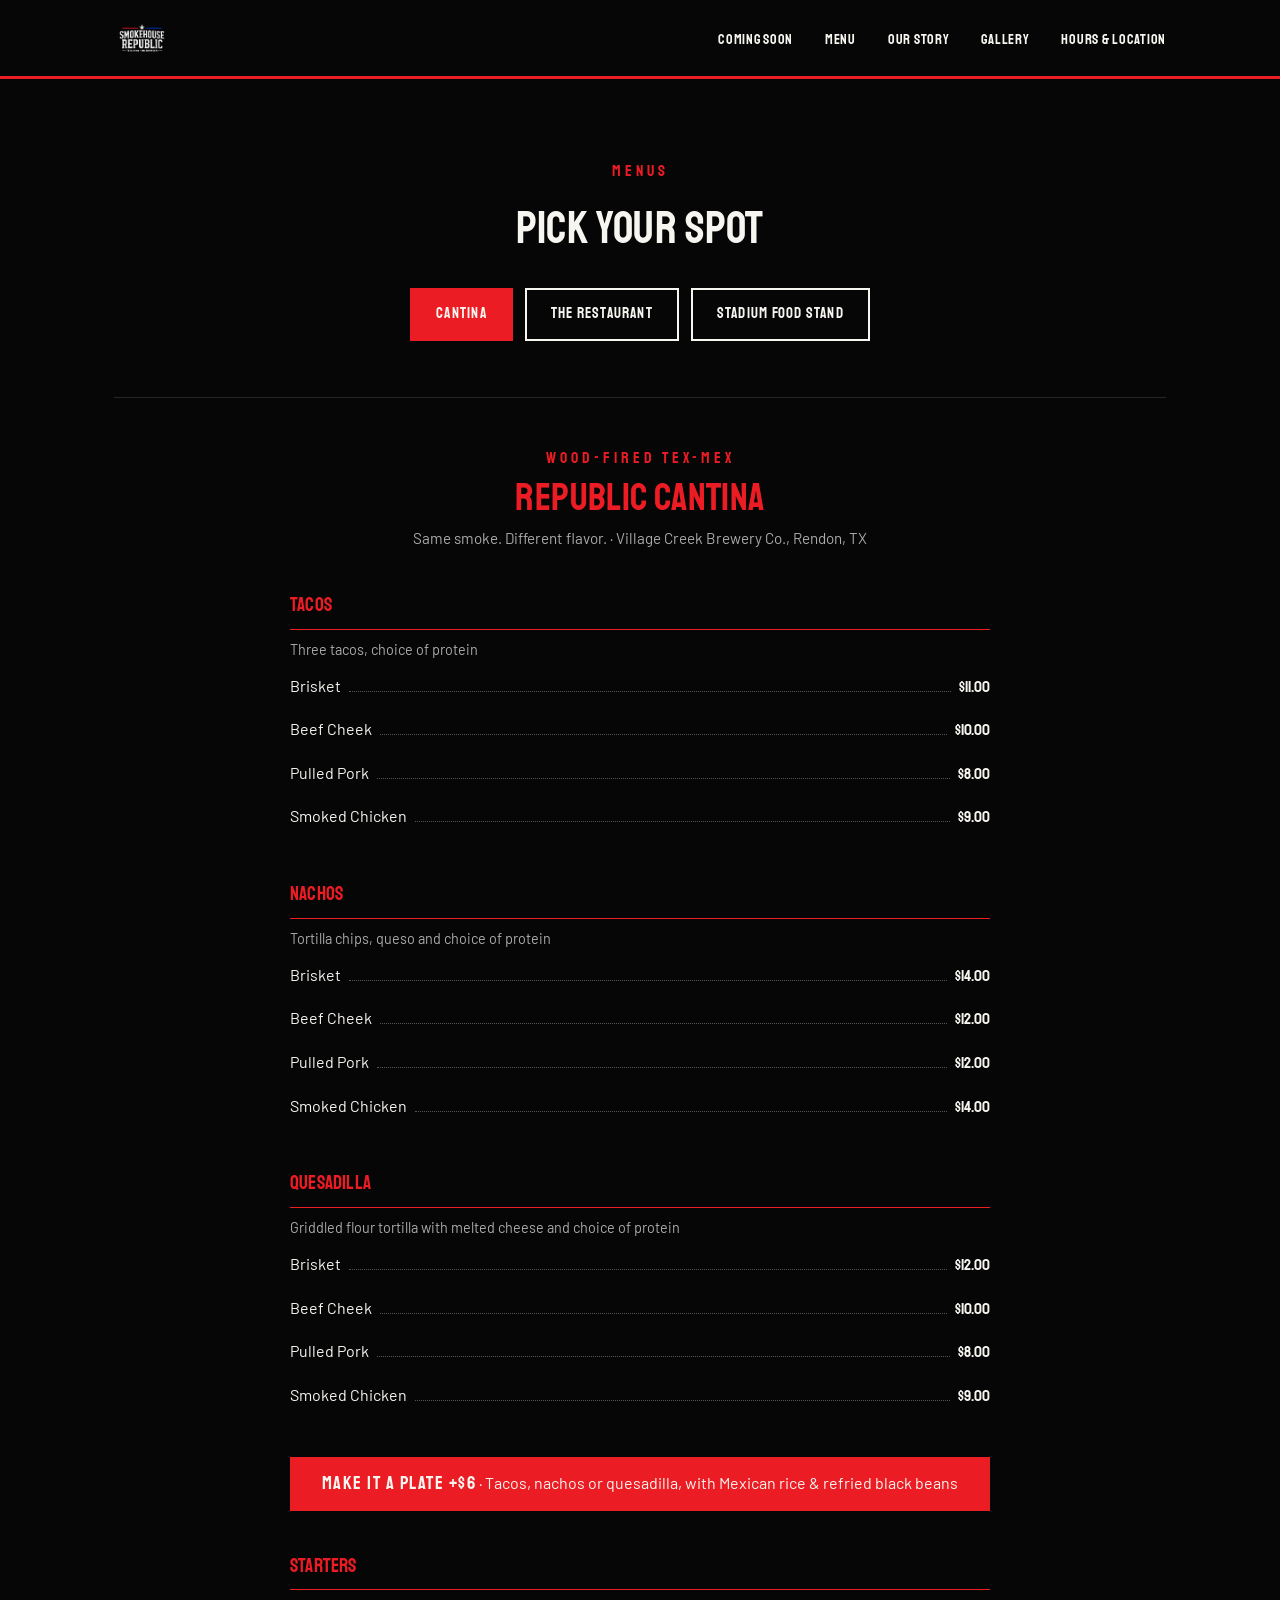
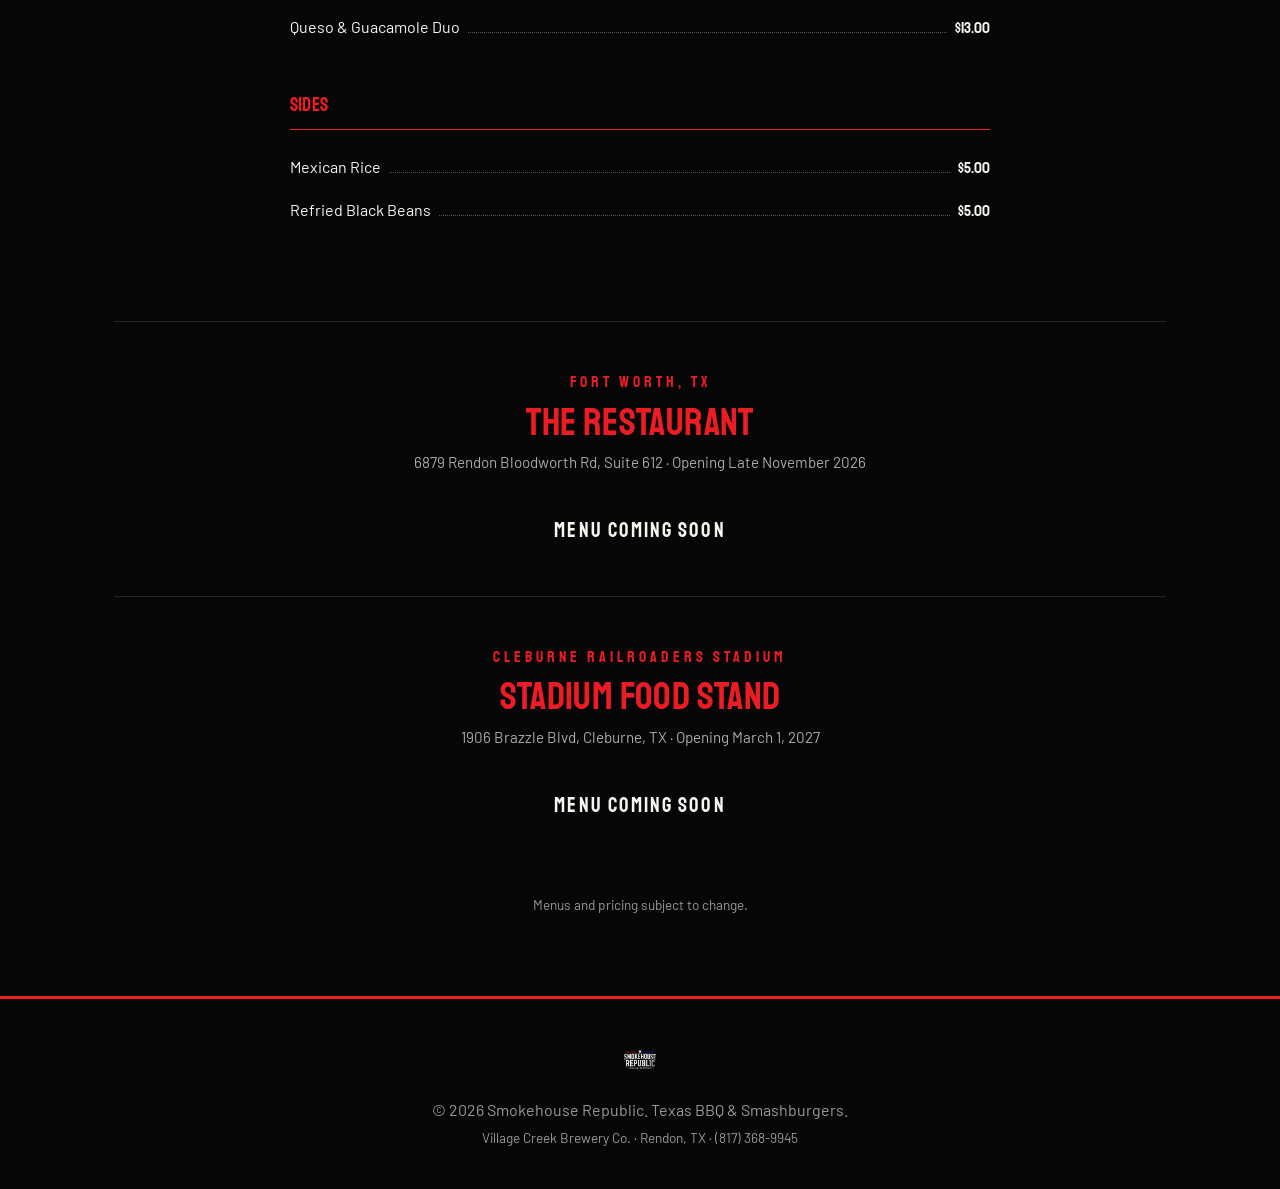
==== menus.html @ f3057fb9 "Deploy: Menus page by location Co-Authored-By: Claude Opus 5.5 <noreply@anthropic.com>" ====
<!DOCTYPE html>
<html lang="en">
<head>
<meta charset="UTF-8">
<meta name="viewport" content="width=device-width, initial-scale=1.0">
<title>Menus | Smokehouse Republic</title>
<meta name="description" content="Smokehouse Republic menus by location: Republic Cantina at Village Creek Brewery Co., The Restaurant in Fort Worth, and the Stadium Food Stand at Cleburne Railroaders Stadium.">
<link rel="icon" href="assets/logo.png">
<link rel="preconnect" href="https://fonts.googleapis.com">
<link rel="preconnect" href="https://fonts.gstatic.com" crossorigin>
<link href="https://fonts.googleapis.com/css2?family=Staatliches&family=Barlow:wght@400;500;600;700&display=swap" rel="stylesheet">
<link rel="stylesheet" href="css/styles.css">
</head>
<body>

<header class="site-header">
  <div class="container header-inner">
    <a href="index.html" class="logo-wrap">
      <img src="assets/logo.png" alt="Smokehouse Republic" class="logo">
    </a>
    <nav class="main-nav">
      <button class="nav-toggle" id="navToggle" aria-label="Toggle menu" aria-expanded="false">
        <span></span><span></span><span></span>
      </button>
      <ul class="nav-links" id="navLinks">
        <li><a href="index.html#coming-soon">Coming Soon</a></li>
        <li><a href="menus.html" aria-current="page">Menu</a></li>
        <li><a href="index.html#story">Our Story</a></li>
        <li><a href="index.html#gallery">Gallery</a></li>
        <li><a href="index.html#visit">Hours &amp; Location</a></li>
      </ul>
    </nav>
  </div>
</header>

<main class="menu menus-page">
  <div class="container">
    <p class="section-eyebrow center">Menus</p>
    <h2 class="center">Pick Your Spot</h2>

    <nav class="menu-jump" aria-label="Menus by location">
      <a href="#cantina" class="btn btn-primary">Cantina</a>
      <a href="#restaurant" class="btn btn-outline">The Restaurant</a>
      <a href="#stadium" class="btn btn-outline">Stadium Food Stand</a>
    </nav>

    <!-- One <section class="location-menu"> per location. To add a menu, replace that location's "menu-soon" line with menu-category blocks like the Cantina's. -->

    <section id="cantina" class="location-menu">
      <p class="section-eyebrow center">Wood-Fired Tex-Mex</p>
      <h3 class="location-title center">Republic Cantina</h3>
      <p class="location-meta center">Same smoke. Different flavor. &middot; Village Creek Brewery Co., Rendon, TX</p>

      <div class="menu-category">
        <h3>Tacos</h3>
        <p class="menu-desc">Three tacos, choice of protein</p>
        <ul class="menu-list">
          <li><span class="item-name">Brisket</span><span class="item-dots"></span><span class="item-price">$11.00</span></li>
          <li><span class="item-name">Beef Cheek</span><span class="item-dots"></span><span class="item-price">$10.00</span></li>
          <li><span class="item-name">Pulled Pork</span><span class="item-dots"></span><span class="item-price">$8.00</span></li>
          <li><span class="item-name">Smoked Chicken</span><span class="item-dots"></span><span class="item-price">$9.00</span></li>
        </ul>
      </div>

      <div class="menu-category">
        <h3>Nachos</h3>
        <p class="menu-desc">Tortilla chips, queso and choice of protein</p>
        <ul class="menu-list">
          <li><span class="item-name">Brisket</span><span class="item-dots"></span><span class="item-price">$14.00</span></li>
          <li><span class="item-name">Beef Cheek</span><span class="item-dots"></span><span class="item-price">$12.00</span></li>
          <li><span class="item-name">Pulled Pork</span><span class="item-dots"></span><span class="item-price">$12.00</span></li>
          <li><span class="item-name">Smoked Chicken</span><span class="item-dots"></span><span class="item-price">$14.00</span></li>
        </ul>
      </div>

      <div class="menu-category">
        <h3>Quesadilla</h3>
        <p class="menu-desc">Griddled flour tortilla with melted cheese and choice of protein</p>
        <ul class="menu-list">
          <li><span class="item-name">Brisket</span><span class="item-dots"></span><span class="item-price">$12.00</span></li>
          <li><span class="item-name">Beef Cheek</span><span class="item-dots"></span><span class="item-price">$10.00</span></li>
          <li><span class="item-name">Pulled Pork</span><span class="item-dots"></span><span class="item-price">$8.00</span></li>
          <li><span class="item-name">Smoked Chicken</span><span class="item-dots"></span><span class="item-price">$9.00</span></li>
        </ul>
      </div>

      <p class="menu-plate"><strong>Make it a plate +$6</strong> &middot; Tacos, nachos or quesadilla, with Mexican rice &amp; refried black beans</p>

      <div class="menu-category">
        <h3>Starters</h3>
        <ul class="menu-list">
          <li><span class="item-name">Queso &amp; Guacamole Duo</span><span class="item-dots"></span><span class="item-price">$13.00</span></li>
        </ul>
      </div>

      <div class="menu-category">
        <h3>Sides</h3>
        <ul class="menu-list">
          <li><span class="item-name">Mexican Rice</span><span class="item-dots"></span><span class="item-price">$5.00</span></li>
          <li><span class="item-name">Refried Black Beans</span><span class="item-dots"></span><span class="item-price">$5.00</span></li>
        </ul>
      </div>
    </section>

    <section id="restaurant" class="location-menu">
      <p class="section-eyebrow center">Fort Worth, TX</p>
      <h3 class="location-title center">The Restaurant</h3>
      <p class="location-meta center">6879 Rendon Bloodworth Rd, Suite 612 &middot; Opening Late November 2026</p>
      <p class="menu-soon center">Menu coming soon</p>
    </section>

    <section id="stadium" class="location-menu">
      <p class="section-eyebrow center">Cleburne Railroaders Stadium</p>
      <h3 class="location-title center">Stadium Food Stand</h3>
      <p class="location-meta center">1906 Brazzle Blvd, Cleburne, TX &middot; Opening March 1, 2027</p>
      <p class="menu-soon center">Menu coming soon</p>
    </section>

    <p class="menu-note">Menus and pricing subject to change.</p>
  </div>
</main>

<footer class="site-footer">
  <div class="container footer-inner">
    <img src="assets/logo.png" alt="Smokehouse Republic" class="footer-logo">
    <p>&copy; <span id="year"></span> Smokehouse Republic. Texas BBQ &amp; Smashburgers.</p>
    <p class="footer-address">Village Creek Brewery Co. &middot; Rendon, TX &middot; (817) 368-9945</p>
  </div>
</footer>

<script src="js/script.js"></script>
</body>
</html>
---- css/styles.css ----
:root {
  --black: #060606;
  --charcoal: #111111;
  --white: #f7f5f0;
  --red: #ec1c24;
  --red-dark: #b3141a;
  --blue: #223a63;
  --gray: #6b6b6b;
  --font-display: 'Staatliches', 'Arial Narrow', sans-serif;
  --font-body: 'Barlow', 'Arial', sans-serif;
}

* { box-sizing: border-box; margin: 0; padding: 0; }

body {
  font-family: var(--font-body);
  color: var(--white);
  background: var(--black);
  line-height: 1.6;
}

.container {
  max-width: 1100px;
  margin: 0 auto;
  padding: 0 24px;
}

h1, h2, h3, h4 {
  font-family: var(--font-display);
  text-transform: uppercase;
  letter-spacing: 0.01em;
  font-weight: 400;
}

a { color: inherit; text-decoration: none; }

.center { text-align: center; }

/* Header */
.site-header {
  background: var(--black);
  position: sticky;
  top: 0;
  z-index: 100;
  border-bottom: 3px solid var(--red);
}

.header-inner {
  display: flex;
  align-items: center;
  justify-content: space-between;
  padding-top: 10px;
  padding-bottom: 10px;
}

.logo { height: 56px; width: auto; display: block; }

.main-nav { display: flex; align-items: center; }

.nav-links {
  display: flex;
  list-style: none;
  gap: 32px;
}

.nav-links a {
  color: var(--white);
  font-family: var(--font-display);
  text-transform: uppercase;
  font-size: 0.9rem;
  letter-spacing: 0.05em;
}

.nav-links a:hover { color: var(--red); }

.nav-toggle {
  display: none;
  flex-direction: column;
  gap: 5px;
  background: none;
  border: none;
  cursor: pointer;
  padding: 6px;
}

.nav-toggle span {
  width: 26px;
  height: 3px;
  background: var(--white);
  display: block;
}

/* Hero */
.hero {
  position: relative;
  background:
    radial-gradient(ellipse at 30% 20%, rgba(236, 28, 36, 0.08), transparent 60%),
    var(--black);
  color: var(--white);
  padding: 60px 0 130px;
  text-align: center;
  overflow: hidden;
}

.hero-video {
  display: block;
  width: 100%;
  aspect-ratio: 16 / 9;
  object-fit: contain;
  margin: 0 0 60px;
}

.hero-content {
  position: relative;
  z-index: 2;
}

.hero-text {
  max-width: 620px;
  margin: 0 auto;
}

.hero-eyebrow {
  font-family: var(--font-display);
  text-transform: uppercase;
  letter-spacing: 0.15em;
  color: var(--red);
  margin: 20px 0 24px;
  font-size: 0.85rem;
}

.hero-headline {
  display: flex;
  flex-direction: column;
  gap: 0;
  margin-bottom: 8px;
  line-height: 0.95;
}

.hero-headline span {
  font-size: clamp(2.8rem, 8vw, 5.5rem);
  letter-spacing: 0.01em;
}

.hero-headline .accent { color: var(--red); }

.hero-tagline {
  font-family: var(--font-display);
  color: var(--white);
  font-size: 1.4rem;
  letter-spacing: 0.15em;
  text-transform: uppercase;
  margin: 16px 0 20px;
  padding-top: 16px;
  border-top: 2px solid var(--red);
  display: inline-block;
}

.hero-sub {
  max-width: 560px;
  margin: 0 auto 32px;
  color: #ddd;
  font-size: 1.05rem;
}

.hero-actions {
  display: flex;
  gap: 16px;
  justify-content: center;
  flex-wrap: wrap;
}

.btn {
  display: inline-block;
  padding: 16px 40px;
  font-family: var(--font-display);
  text-transform: uppercase;
  letter-spacing: 0.08em;
  font-size: 1.05rem;
  border: 2px solid transparent;
  transition: all 0.2s ease;
}

.btn-primary {
  background: var(--red);
  color: var(--white);
  border-color: var(--red);
}

.btn-primary:hover { background: var(--red-dark); }

.btn-outline {
  border-color: var(--white);
  color: var(--white);
}

.btn-outline:hover { background: var(--white); color: var(--black); }

/* Feature strip */
.feature-strip {
  background: var(--black);
  padding: 64px 0;
  border-bottom: 1px solid #262626;
}

.feature-grid {
  display: grid;
  grid-template-columns: repeat(3, 1fr);
  gap: 40px;
}

.feature h3 {
  color: var(--red);
  font-size: 1.1rem;
  margin-bottom: 10px;
}

.feature p { color: #aaa; font-size: 0.95rem; }

/* Coming soon (countdowns) */
.coming-soon {
  padding: 80px 0;
  background: var(--charcoal);
  border-bottom: 1px solid #262626;
}

.coming-soon h2 { color: var(--white); font-size: 2.8rem; margin-bottom: 40px; }

.soon-grid {
  display: flex;
  flex-wrap: wrap;
  justify-content: center;
  gap: 32px;
}

.soon-card {
  flex: 1 1 300px;
  max-width: 360px;
  background: var(--black);
  border: 1px solid #2a2a2a;
  border-top: 3px solid var(--red);
  padding: 32px 24px;
  text-align: center;
}

.soon-card h3 { color: var(--red); font-size: 1.6rem; margin-bottom: 4px; }

.soon-place {
  font-family: var(--font-display);
  text-transform: uppercase;
  letter-spacing: 0.08em;
  font-size: 1.05rem;
}

.soon-address { color: #aaa; font-size: 0.95rem; margin: 4px 0 24px; }

.countdown {
  display: grid;
  grid-template-columns: repeat(4, 1fr);
  gap: 8px;
  margin-bottom: 20px;
}

.countdown[hidden] { display: none; }

.count-unit {
  background: var(--charcoal);
  border-bottom: 2px solid var(--red);
  padding: 12px 4px 8px;
}

.count-num {
  display: block;
  font-family: var(--font-display);
  font-size: clamp(1.8rem, 5vw, 2.6rem);
  line-height: 1;
}

.count-label {
  display: block;
  margin-top: 6px;
  font-family: var(--font-display);
  text-transform: uppercase;
  letter-spacing: 0.12em;
  font-size: 0.75rem;
  color: #aaa;
}

.soon-status {
  font-family: var(--font-display);
  text-transform: uppercase;
  letter-spacing: 0.1em;
  color: var(--white);
  margin-bottom: 20px;
}

.soon-card.is-open .soon-status { color: var(--red); font-size: 1.6rem; }

.soon-actions {
  display: flex;
  gap: 12px;
  justify-content: center;
  flex-wrap: wrap;
}

.soon-card .btn { padding: 12px 28px; font-size: 0.95rem; }

/* Section eyebrow */
.section-eyebrow {
  font-family: var(--font-display);
  color: var(--red);
  text-transform: uppercase;
  letter-spacing: 0.25em;
  font-size: 1rem;
  margin-bottom: 8px;
}

/* Story */
.story { padding: 80px 0; background: var(--black); }

.story-inner {
  display: grid;
  grid-template-columns: 1fr 1fr;
  gap: 48px;
  align-items: center;
}

.story-text { text-align: center; }
.story-text h2 { font-size: 2.8rem; margin-bottom: 16px; color: var(--white); }
.story-text p { margin-bottom: 12px; color: #aaa; }

.story-media {
  border-top: 3px solid var(--red);
  overflow: hidden;
  width: 25%;
}

.story-media img {
  display: block;
  width: 100%;
  height: auto;
  object-fit: cover;
}

/* Placeholder blocks */
.placeholder-block {
  background: var(--charcoal);
  border: 1px solid #2a2a2a;
  border-top: 3px solid var(--red);
  min-height: 260px;
  display: flex;
  align-items: center;
  justify-content: center;
}

.placeholder-label {
  font-family: var(--font-display);
  color: var(--white);
  text-transform: uppercase;
  letter-spacing: 0.1em;
  font-size: 0.9rem;
  padding: 8px 16px;
}

.placeholder-video .placeholder-label::before {
  content: "▶ ";
}

/* Menu */
.menu { padding: 80px 0; background: var(--black); color: var(--white); }

.menu h2 { color: var(--white); font-size: 2.8rem; margin-bottom: 48px; }

.menu-category { max-width: 700px; margin: 0 auto 40px; }

.menu-category h3 {
  color: var(--red);
  font-size: 1.2rem;
  margin-bottom: 16px;
  border-bottom: 1px solid var(--red);
  padding-bottom: 8px;
}

.menu-list { list-style: none; }

.menu-list li {
  display: flex;
  align-items: baseline;
  gap: 8px;
  padding: 8px 0;
  font-size: 1rem;
}

.item-name { flex-shrink: 1; min-width: 0; }
.item-name em { color: #bbb; font-style: italic; font-size: 0.85rem; }

.item-dots {
  flex: 1;
  border-bottom: 1px dotted #555;
  margin-bottom: 5px;
}

.item-price {
  flex-shrink: 0;
  font-family: var(--font-display);
  color: var(--white);
}

.menu-note {
  text-align: center;
  color: #999;
  font-size: 0.85rem;
  margin-top: 24px;
}

/* Menus page (menus.html): one .location-menu per location */
.menus-page h2 { margin-bottom: 24px; }

.menu-jump {
  display: flex;
  flex-wrap: wrap;
  justify-content: center;
  gap: 12px;
  margin-bottom: 56px;
}

.menu-jump .btn { padding: 12px 24px; font-size: 0.95rem; }

.location-menu {
  scroll-margin-top: 90px;
  padding: 48px 0;
  border-top: 1px solid #262626;
}

.location-title { color: var(--red); font-size: 2.4rem; line-height: 1; }

.location-meta { color: #aaa; font-size: 0.95rem; margin: 8px 0 40px; }

.menu-soon {
  font-family: var(--font-display);
  text-transform: uppercase;
  letter-spacing: 0.1em;
  font-size: 1.3rem;
}

.menu-desc { color: #aaa; font-size: 0.9rem; margin: -8px 0 4px; }

.menu-plate {
  max-width: 700px;
  margin: 0 auto 40px;
  padding: 12px 16px;
  background: var(--red);
  text-align: center;
}

.menu-plate strong {
  font-family: var(--font-display);
  font-weight: 400;
  text-transform: uppercase;
  letter-spacing: 0.08em;
  font-size: 1.15rem;
}


/* Gallery */
.gallery { padding: 80px 0; background: var(--black); }

.gallery h2 { color: var(--white); font-size: 2.8rem; margin-bottom: 40px; }

.gallery-grid {
  display: grid;
  grid-template-columns: repeat(3, minmax(0, 1fr));
  gap: 20px;
}

.gallery-grid .placeholder-block { min-height: 200px; }

.gallery-photo {
  border-top: 3px solid var(--red);
  overflow: hidden;
  height: 260px;
}

.gallery-photo img {
  display: block;
  width: 100%;
  height: 100%;
  object-fit: cover;
}

.gallery-video-slot video {
  display: block;
  width: 100%;
  height: 100%;
  object-fit: cover;
  background: var(--black);
}

/* Visit */
.visit { padding: 80px 0; background: var(--charcoal); color: var(--white); border-top: 3px solid var(--red); }

.visit-inner {
  display: grid;
  grid-template-columns: 1fr 1fr;
  gap: 48px;
  align-items: center;
}

.visit-card { text-align: center; }
.visit h2 { font-size: 2.8rem; margin-bottom: 24px; }

.visit-media {
  border-top: 3px solid var(--red);
  overflow: hidden;
  height: 260px;
}

.visit-media img {
  display: block;
  width: 100%;
  height: 100%;
  object-fit: cover;
}

.visit-details {
  display: grid;
  grid-template-columns: repeat(3, 1fr);
  gap: 24px;
  margin-top: 24px;
}

.visit-block h4 {
  color: var(--red);
  font-size: 0.9rem;
  margin-bottom: 8px;
}

.visit-block p { font-size: 0.95rem; margin-bottom: 4px; }

/* Social icon buttons */
.social-links { display: flex; gap: 12px; align-items: center; }

.social-links a {
  display: inline-flex;
  align-items: center;
  justify-content: center;
  width: 36px;
  height: 36px;
  color: var(--white);
  border: 1px solid #444;
  border-radius: 50%;
  transition: all 0.2s ease;
}

.social-links a:hover,
.social-links a:focus-visible {
  background: var(--red);
  border-color: var(--red);
  outline: none;
}

.social-links svg { width: 18px; height: 18px; fill: currentColor; }

.follow { padding: 56px 0; background: var(--black); border-top: 1px solid #262626; }
.follow[hidden] { display: none; }
.follow h2 { color: var(--white); font-size: 2.2rem; margin-bottom: 24px; }
.follow-social { justify-content: center; gap: 18px; }
.follow-social a { width: 56px; height: 56px; }
.follow-social svg { width: 26px; height: 26px; }

/* Footer */
.site-footer {
  background: var(--black);
  color: #999;
  padding: 40px 0;
  text-align: center;
  border-top: 3px solid var(--red);
}

.footer-logo { height: 40px; margin-bottom: 12px; }

.footer-address { font-size: 0.85rem; margin-top: 4px; }

/* Edit Mode saves fixed pixel sizes (layout-overrides.css); keep them from overflowing narrower screens */
[data-edit-id] { max-width: 100% !important; }
.hero-video[data-edit-id] { height: auto !important; }

/* Responsive */
@media (max-width: 800px) {
  .feature-grid { grid-template-columns: 1fr; }
  .story-inner { grid-template-columns: 1fr; }
  .story-media { margin: 0 auto; }
  .visit-inner { grid-template-columns: 1fr; }
  .visit-details { grid-template-columns: 1fr; }
  .gallery-grid { grid-template-columns: repeat(2, 1fr); }

  .nav-toggle { display: flex; }

  .nav-links {
    position: absolute;
    top: 100%;
    left: 0;
    right: 0;
    background: var(--black);
    flex-direction: column;
    gap: 0;
    display: none;
    border-top: 1px solid var(--red);
  }

  .nav-links.open { display: flex; }

  .nav-links li { border-bottom: 1px solid #222; }

  .nav-links a {
    display: block;
    padding: 16px 24px;
  }
}

@media (max-width: 480px) {
  .gallery-grid { grid-template-columns: 1fr; }
}
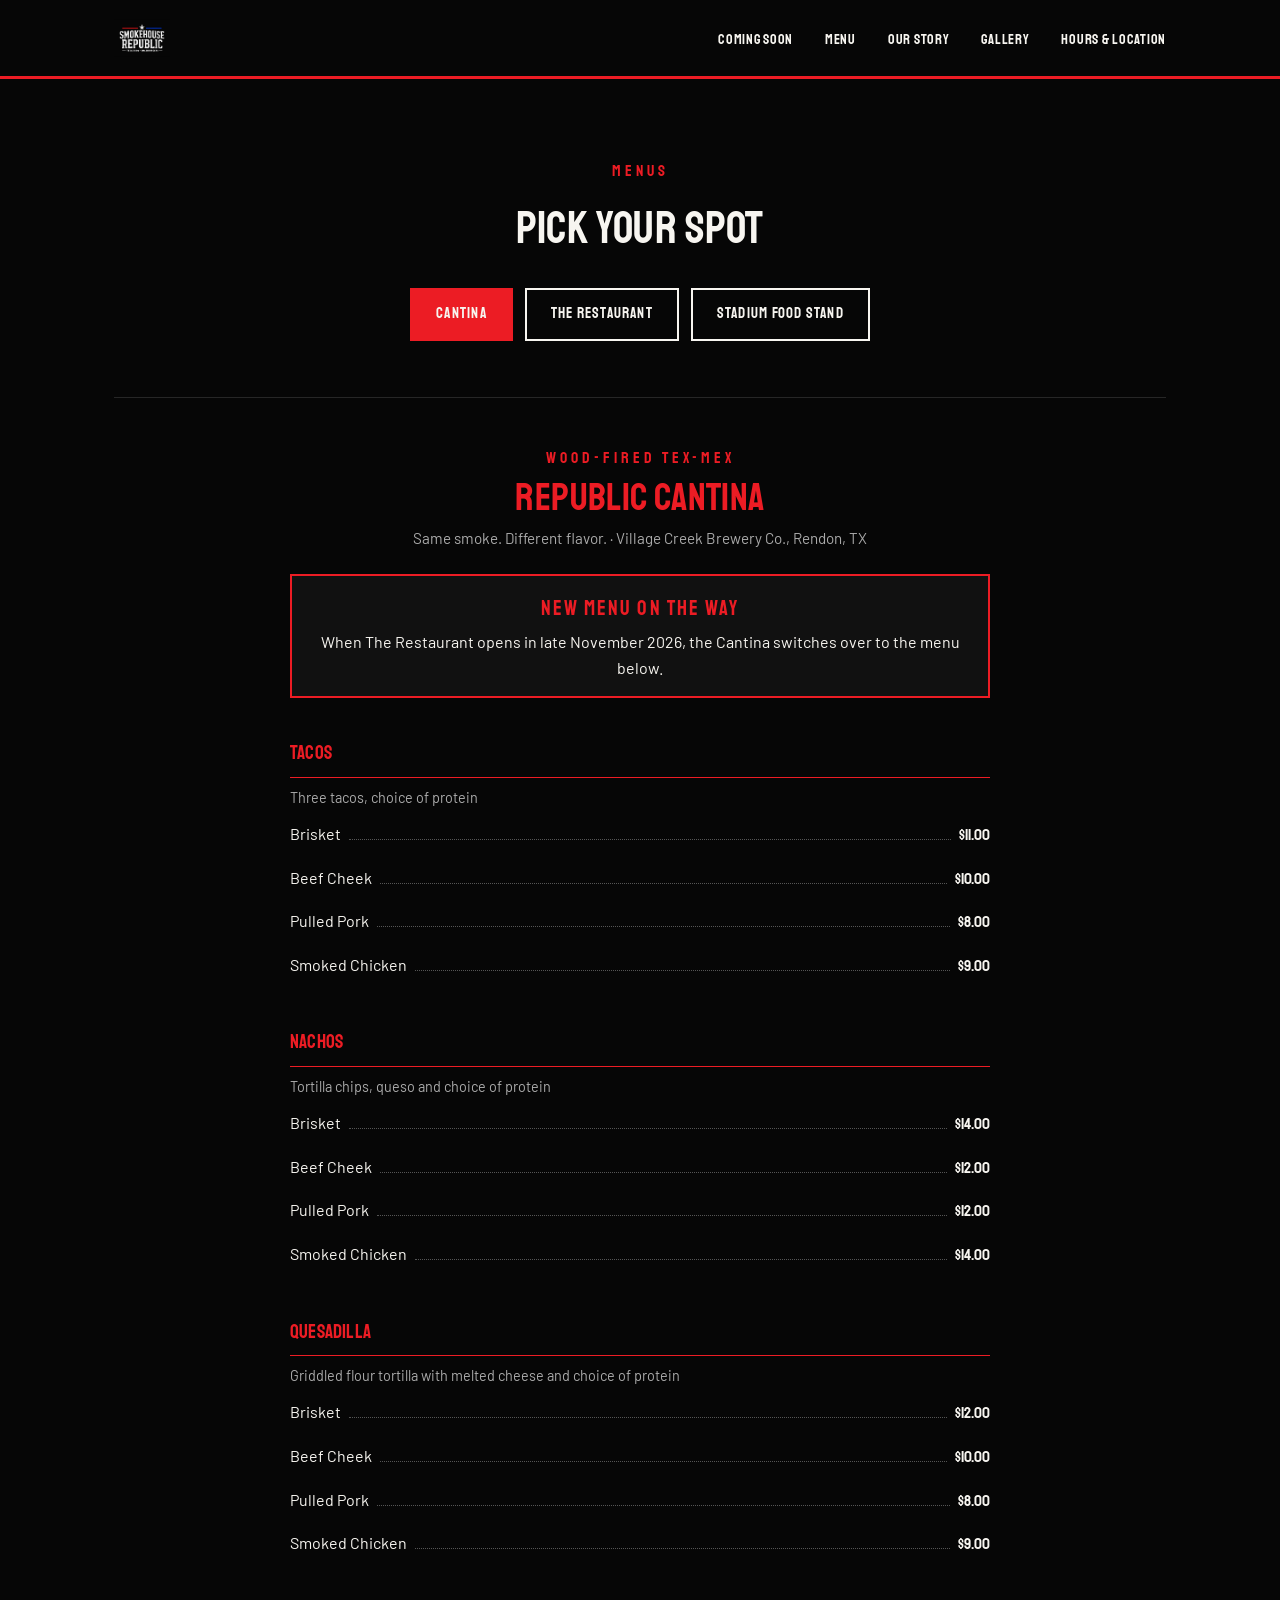
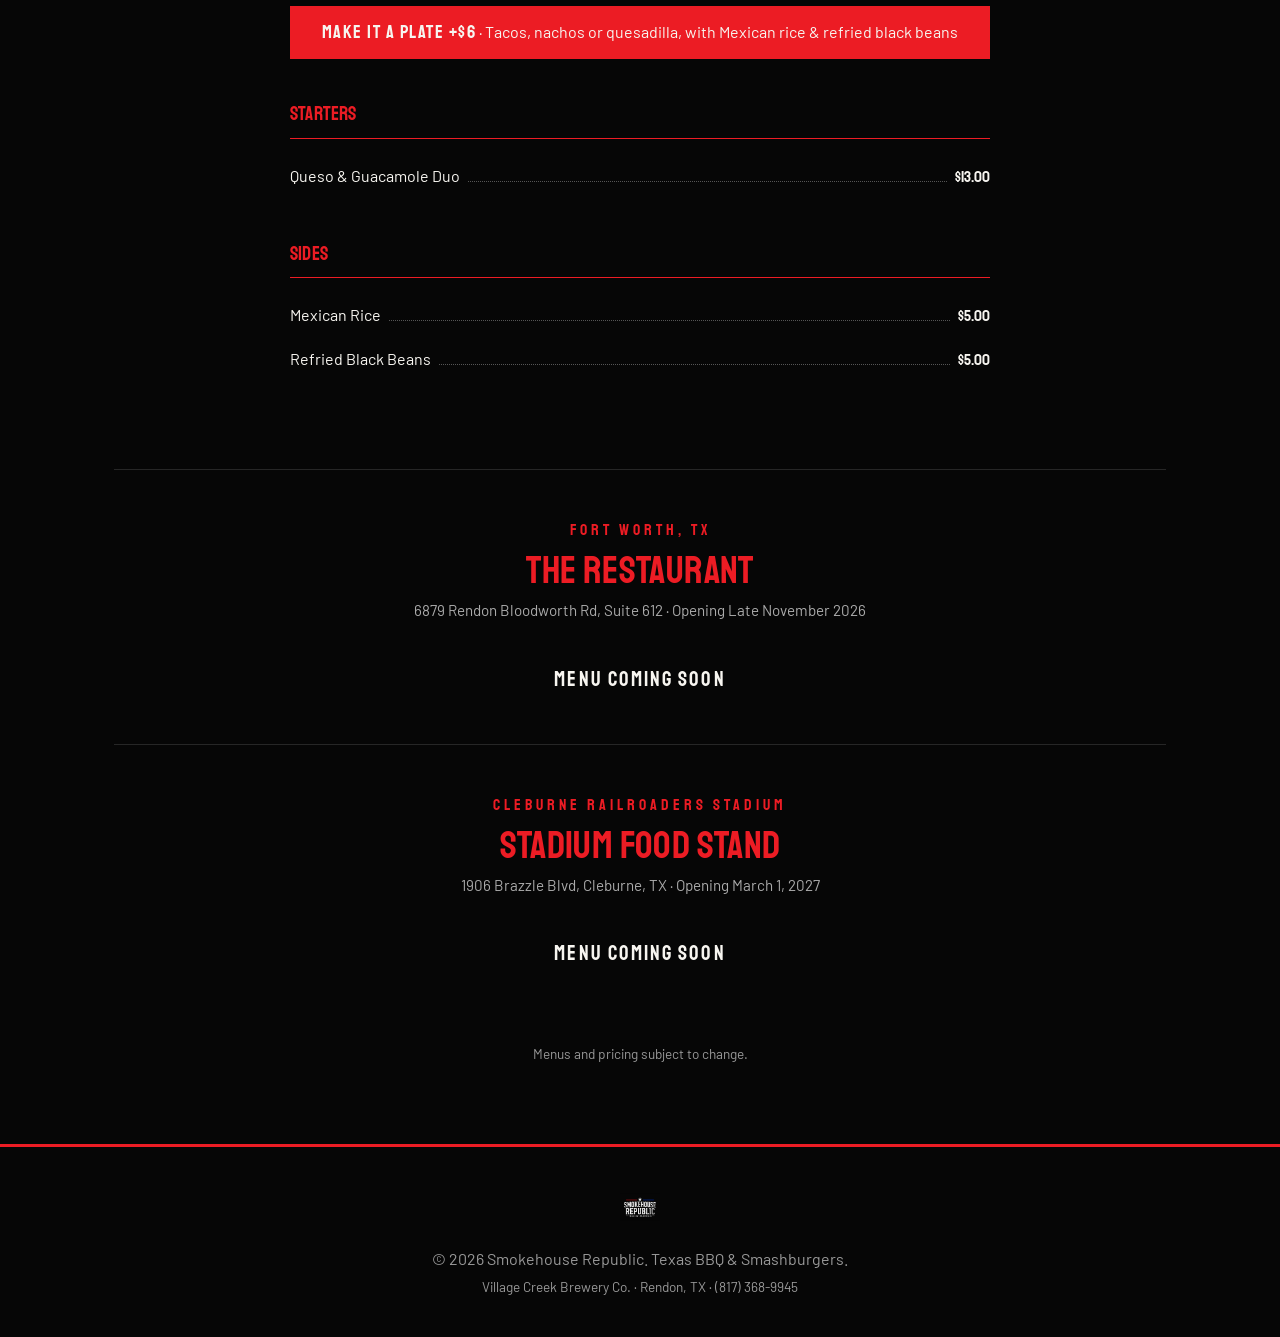
==== commit 6a246af2: "Deploy: Cantina menu-transition notice Co-Authored-By: Claude Opus 5.5 <noreply@anthropic.com>" ====
--- a/menus.html
+++ b/menus.html
@@ -50,6 +50,8 @@
       <p class="section-eyebrow center">Wood-Fired Tex-Mex</p>
       <h3 class="location-title center">Republic Cantina</h3>
       <p class="location-meta center">Same smoke. Different flavor. &middot; Village Creek Brewery Co., Rendon, TX</p>
+
+      <p class="menu-notice"><strong>New menu on the way</strong>When The Restaurant opens in late November 2026, the Cantina switches over to the menu below.</p>
 
       <div class="menu-category">
         <h3>Tacos</h3>
--- a/css/styles.css
+++ b/css/styles.css
@@ -435,6 +435,26 @@
 .location-title { color: var(--red); font-size: 2.4rem; line-height: 1; }
 
 .location-meta { color: #aaa; font-size: 0.95rem; margin: 8px 0 40px; }
+
+.menu-notice {
+  max-width: 700px;
+  margin: -16px auto 40px;
+  padding: 16px 20px;
+  border: 2px solid var(--red);
+  background: var(--charcoal);
+  text-align: center;
+}
+
+.menu-notice strong {
+  display: block;
+  font-family: var(--font-display);
+  font-weight: 400;
+  text-transform: uppercase;
+  letter-spacing: 0.1em;
+  font-size: 1.3rem;
+  color: var(--red);
+  margin-bottom: 4px;
+}
 
 .menu-soon {
   font-family: var(--font-display);
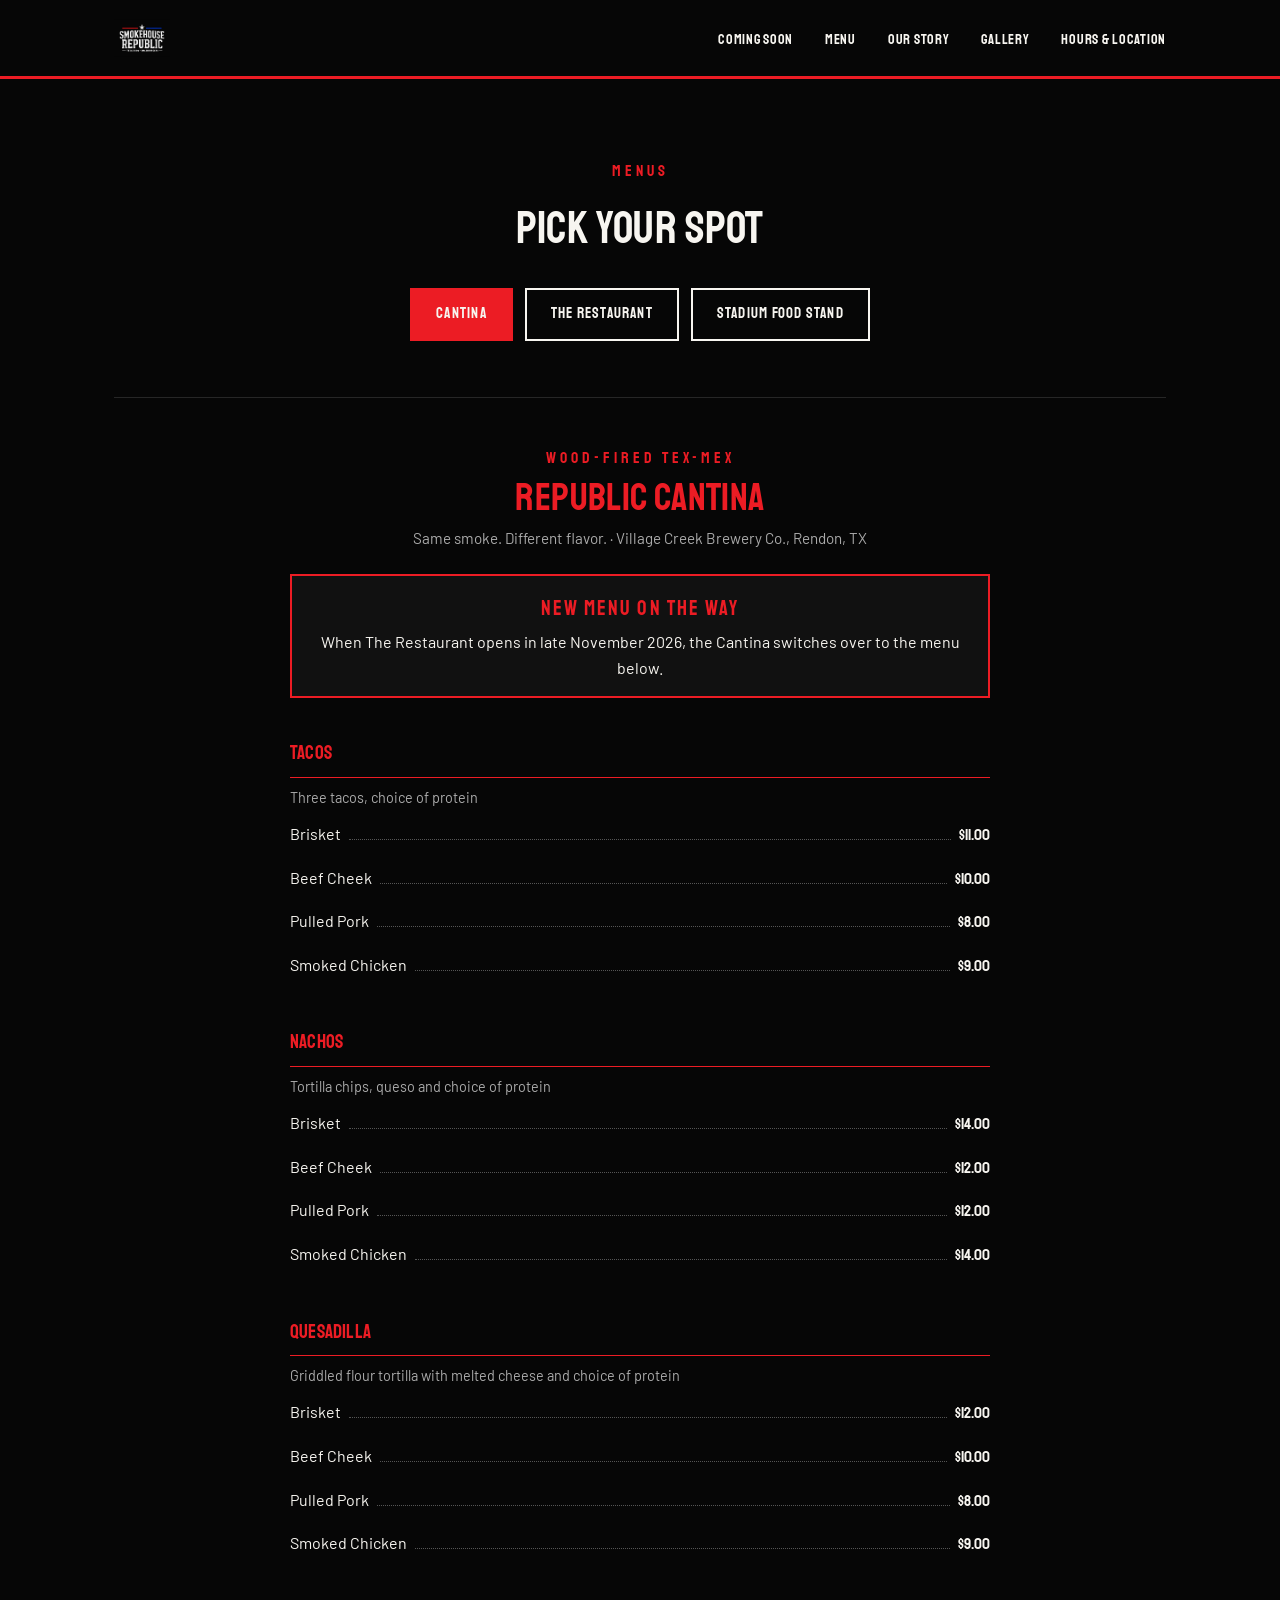
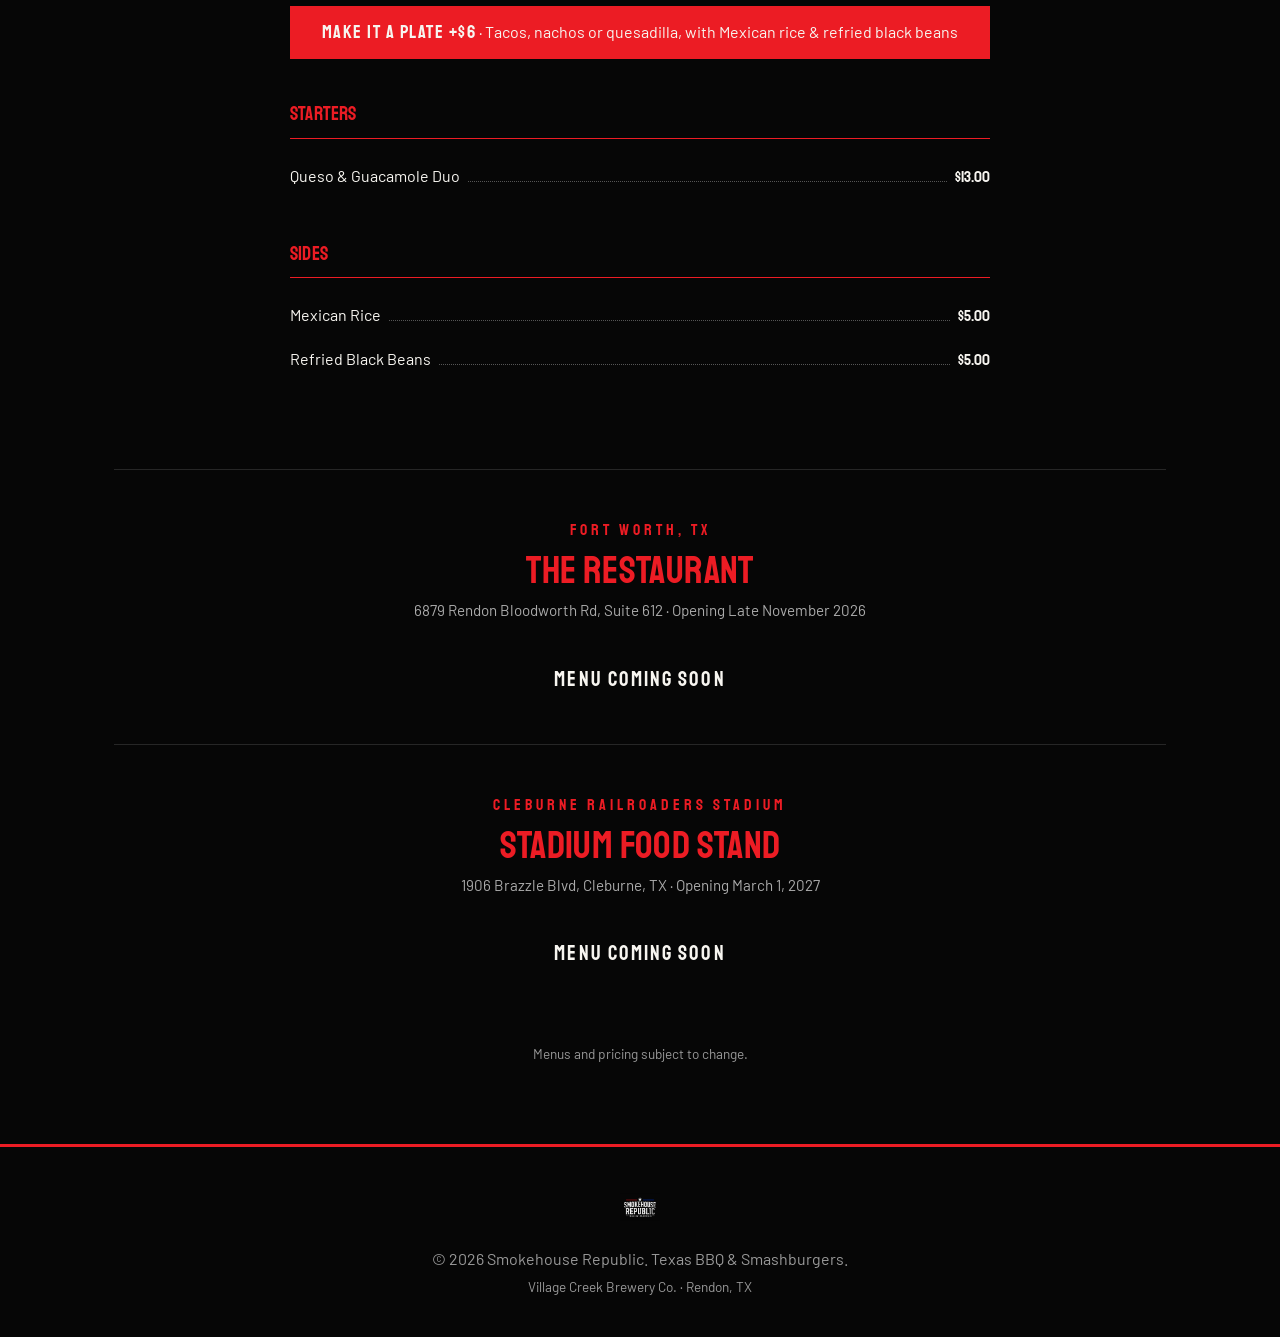
==== commit 5124b1b8: "Deploy: three locations in Hours & Location, phone removed Co-Authored-By: Claude Opus 5.5 <noreply@" ====
--- a/menus.html
+++ b/menus.html
@@ -126,7 +126,7 @@
   <div class="container footer-inner">
     <img src="assets/logo.png" alt="Smokehouse Republic" class="footer-logo">
     <p>&copy; <span id="year"></span> Smokehouse Republic. Texas BBQ &amp; Smashburgers.</p>
-    <p class="footer-address">Village Creek Brewery Co. &middot; Rendon, TX &middot; (817) 368-9945</p>
+    <p class="footer-address">Village Creek Brewery Co. &middot; Rendon, TX</p>
   </div>
 </footer>
 
--- a/css/styles.css
+++ b/css/styles.css
@@ -544,8 +544,8 @@
 
 .visit-details {
   display: grid;
-  grid-template-columns: repeat(3, 1fr);
-  gap: 24px;
+  grid-template-columns: 1fr;
+  gap: 28px;
   margin-top: 24px;
 }
 
@@ -556,6 +556,14 @@
 }
 
 .visit-block p { font-size: 0.95rem; margin-bottom: 4px; }
+
+.visit-block .visit-label {
+  font-family: var(--font-display);
+  text-transform: uppercase;
+  letter-spacing: 0.08em;
+  color: #aaa;
+  margin-top: 12px;
+}
 
 /* Social icon buttons */
 .social-links { display: flex; gap: 12px; align-items: center; }
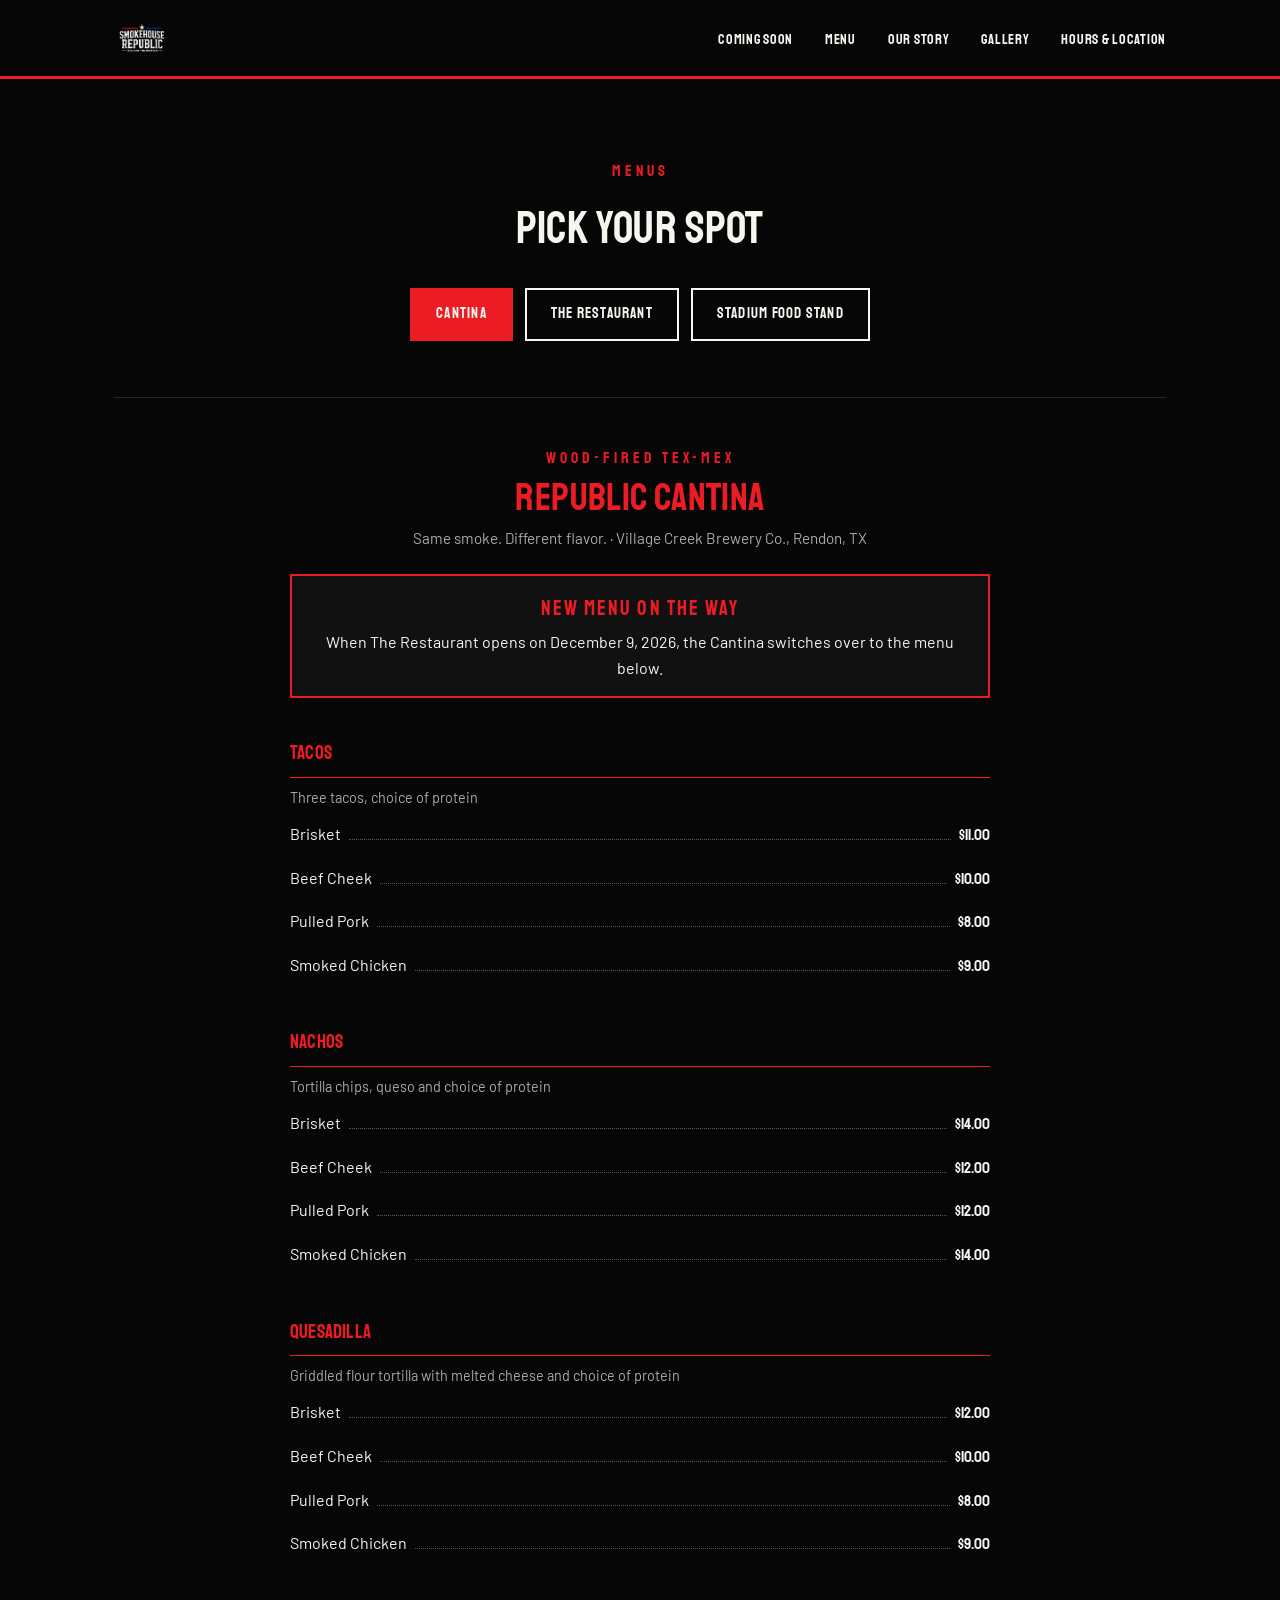
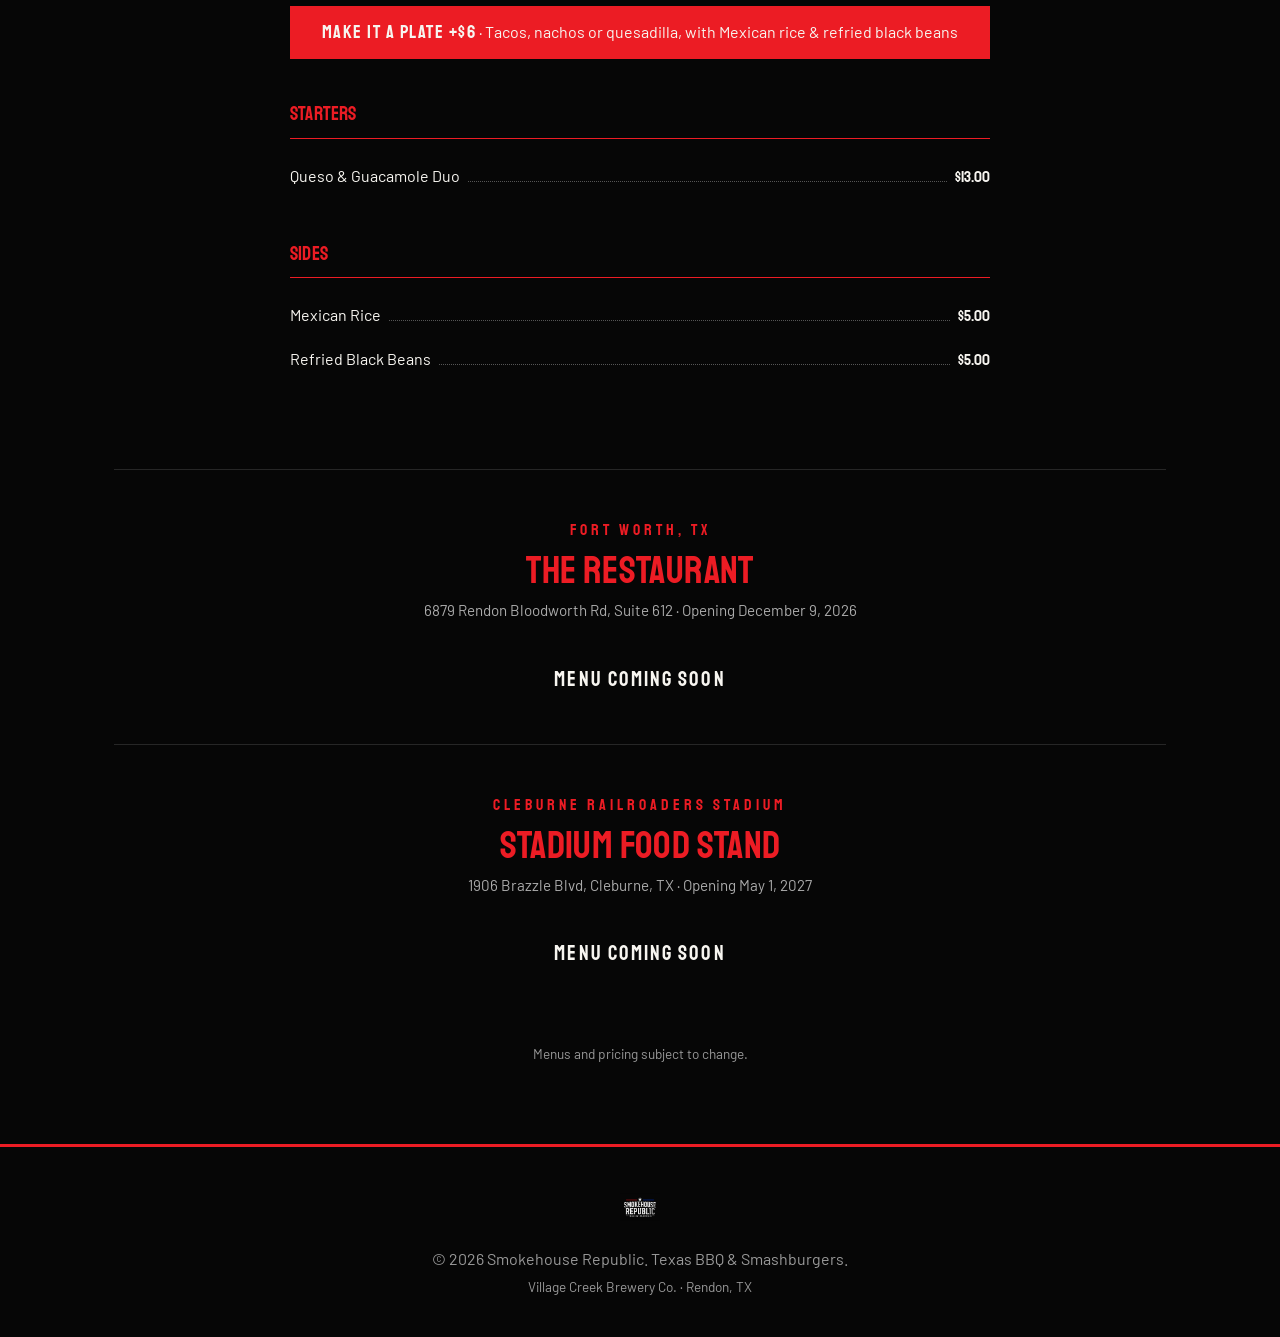
==== commit d7365448: "Deploy: opening countdowns for the Restaurant and Stadium Co-Authored-By: Claude Opus 5.5 <noreply@a" ====
--- a/menus.html
+++ b/menus.html
@@ -51,7 +51,7 @@
       <h3 class="location-title center">Republic Cantina</h3>
       <p class="location-meta center">Same smoke. Different flavor. &middot; Village Creek Brewery Co., Rendon, TX</p>
 
-      <p class="menu-notice"><strong>New menu on the way</strong>When The Restaurant opens in late November 2026, the Cantina switches over to the menu below.</p>
+      <p class="menu-notice"><strong>New menu on the way</strong>When The Restaurant opens on December 9, 2026, the Cantina switches over to the menu below.</p>
 
       <div class="menu-category">
         <h3>Tacos</h3>
@@ -107,14 +107,14 @@
     <section id="restaurant" class="location-menu">
       <p class="section-eyebrow center">Fort Worth, TX</p>
       <h3 class="location-title center">The Restaurant</h3>
-      <p class="location-meta center">6879 Rendon Bloodworth Rd, Suite 612 &middot; Opening Late November 2026</p>
+      <p class="location-meta center">6879 Rendon Bloodworth Rd, Suite 612 &middot; Opening December 9, 2026</p>
       <p class="menu-soon center">Menu coming soon</p>
     </section>
 
     <section id="stadium" class="location-menu">
       <p class="section-eyebrow center">Cleburne Railroaders Stadium</p>
       <h3 class="location-title center">Stadium Food Stand</h3>
-      <p class="location-meta center">1906 Brazzle Blvd, Cleburne, TX &middot; Opening March 1, 2027</p>
+      <p class="location-meta center">1906 Brazzle Blvd, Cleburne, TX &middot; Opening May 1, 2027</p>
       <p class="menu-soon center">Menu coming soon</p>
     </section>
 
--- a/css/styles.css
+++ b/css/styles.css
@@ -521,7 +521,7 @@
 
 .visit-inner {
   display: grid;
-  grid-template-columns: 1fr 1fr;
+  grid-template-columns: minmax(0, 3fr) minmax(0, 2fr);
   gap: 48px;
   align-items: center;
 }
@@ -542,12 +542,21 @@
   object-fit: cover;
 }
 
-.visit-details {
+.visit-details { margin-top: 24px; }
+
+/* One row per location: name + address on the left, hours on the right */
+.visit-block {
   display: grid;
-  grid-template-columns: 1fr;
-  gap: 28px;
-  margin-top: 24px;
-}
+  grid-template-columns: 1fr 1fr;
+  text-align: left;
+  padding: 20px 0;
+}
+
+.visit-block + .visit-block { border-top: 1px solid #333; }
+
+.visit-where { padding-right: 20px; }
+
+.visit-hours { padding-left: 20px; border-left: 2px solid var(--red); }
 
 .visit-block h4 {
   color: var(--red);
@@ -561,8 +570,9 @@
   font-family: var(--font-display);
   text-transform: uppercase;
   letter-spacing: 0.08em;
+  font-size: 0.9rem;
   color: #aaa;
-  margin-top: 12px;
+  margin-bottom: 8px;
 }
 
 /* Social icon buttons */
@@ -619,7 +629,9 @@
   .story-inner { grid-template-columns: 1fr; }
   .story-media { margin: 0 auto; }
   .visit-inner { grid-template-columns: 1fr; }
-  .visit-details { grid-template-columns: 1fr; }
+  .visit-block { grid-template-columns: 1fr; }
+  .visit-where { padding-right: 0; }
+  .visit-hours { padding: 12px 0 0; margin-top: 12px; border-left: 0; border-top: 2px solid var(--red); }
   .gallery-grid { grid-template-columns: repeat(2, 1fr); }
 
   .nav-toggle { display: flex; }
